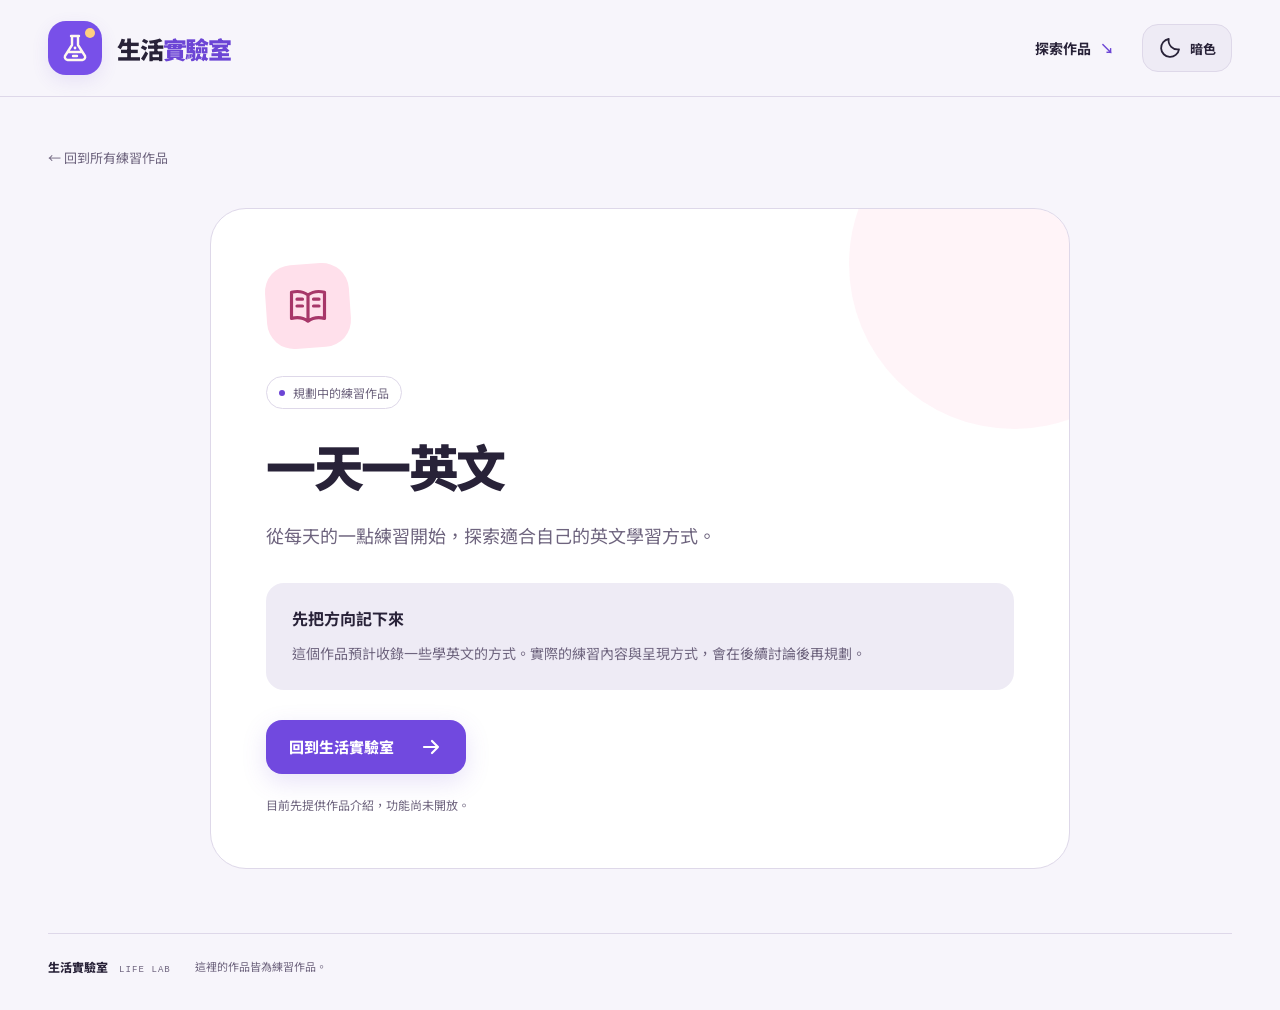
==== english/index.html @ f9f93bcc "Add Life Lab homepage and practice project entries" ====
<!doctype html>
<html lang="zh-Hant">
<head>
  <meta charset="utf-8" />
  <meta name="viewport" content="width=device-width, initial-scale=1" />
  <meta name="theme-color" content="#f7f5fb" data-light="#f7f5fb" data-dark="#15121f" />
  <meta name="description" content="一天一英文是生活實驗室規劃中的練習作品。從每天的一點練習開始，探索適合自己的英文學習方式。" />
  <title>一天一英文｜生活實驗室</title>
  <script src="../assets/theme.js"></script>
  <link rel="stylesheet" href="../assets/lab.css" />
</head>
<body>
  <a class="skip-link" href="#main">跳到主要內容</a>
  <header class="site-header">
    <div class="header-inner">
      <a class="brand" href="../" aria-label="生活實驗室首頁">
        <span class="brand-icon"><svg aria-hidden="true"><use href="../assets/icons.svg#flask" /></svg><i></i></span>
        <span>生活<span class="brand-accent">實驗室</span></span>
      </a>
      <nav class="header-actions" aria-label="網站導覽">
        <a class="explore-link" href="../#works">探索作品 <span aria-hidden="true">↘</span></a>
        <button class="theme-button" type="button" data-theme-toggle aria-label="切換至暗色模式" aria-pressed="false">
          <svg aria-hidden="true" data-theme-icon="moon"><use href="../assets/icons.svg#moon" /></svg>
          <svg aria-hidden="true" data-theme-icon="sun" hidden><use href="../assets/icons.svg#sun" /></svg>
          <span data-theme-label>暗色</span>
        </button>
      </nav>
    </div>
  </header>
  <main id="main" class="site-main project-main">
    <a class="breadcrumb" href="../#works">← 回到所有練習作品</a>
    <article class="project-intro english-card" aria-labelledby="project-title">
      <span class="work-icon"><svg aria-hidden="true"><use href="../assets/icons.svg#book" /></svg></span>
      <span class="project-status"><i aria-hidden="true"></i>規劃中的練習作品</span>
      <h1 id="project-title">一天一英文</h1>
      <p class="project-lead">從每天的一點練習開始，探索適合自己的英文學習方式。</p>
      <section class="direction-box" aria-labelledby="direction-title"><h2 id="direction-title">先把方向記下來</h2><p>這個作品預計收錄一些學英文的方式。實際的練習內容與呈現方式，會在後續討論後再規劃。</p></section>
      <a class="primary-link" href="../#works">回到生活實驗室 <svg aria-hidden="true"><use href="../assets/icons.svg#arrow" /></svg></a>
      <p class="project-footnote">目前先提供作品介紹，功能尚未開放。</p>
    </article>
  </main>
  <footer class="site-footer"><a href="../">生活實驗室 <span>LIFE LAB</span></a><p>這裡的作品皆為練習作品。</p></footer>
</body>
</html>
---- assets/lab.css ----
@import url('https://fonts.googleapis.com/css2?family=Noto+Sans+TC:wght@400;500;600;700;800;900&display=swap');

:root {
  color-scheme: light;
  --background: #f7f5fb;
  --header: #f7f5fb;
  --surface: #ffffff;
  --surface-soft: #eeebf5;
  --ink: #282238;
  --muted: #6e647e;
  --line: #ded8e9;
  --purple: #6c45d5;
  --purple-soft: #ede5ff;
  --button: #7149df;
  --hero-glow: rgba(249, 191, 143, .2);
  --green: #087c5d;
}
:root[data-theme="dark"] {
  color-scheme: dark;
  --background: #15121f;
  --header: #15121f;
  --surface: #2a243a;
  --surface-soft: #211c2d;
  --ink: #f8f5ff;
  --muted: #b5acc5;
  --line: #42394f;
  --purple: #ad8cff;
  --purple-soft: #2c233f;
  --button: #a17afa;
  --hero-glow: rgba(241, 173, 108, .13);
  --green: #71dfb7;
}
* { box-sizing: border-box; }
html { scroll-behavior: smooth; scroll-padding-top: 32px; }
body { margin: 0; background: var(--background); color: var(--ink); font-family: 'Noto Sans TC', system-ui, sans-serif; -webkit-font-smoothing: antialiased; }
a { color: inherit; text-decoration: none; }
button { font: inherit; cursor: pointer; }
button, a { -webkit-tap-highlight-color: transparent; }
svg { display: block; width: 24px; height: 24px; flex-shrink: 0; }
[hidden] { display: none !important; }
::selection { background: #b69aff; color: #21192e; }
:focus-visible { outline: 3px solid var(--purple); outline-offset: 6px; }
.skip-link { position: fixed; top: 10px; left: 12px; z-index: 20; padding: 12px 18px; border-radius: 12px; background: var(--surface); transform: translateY(-150%); }
.skip-link:focus { transform: translateY(0); }
.site-header { background: var(--header); border-bottom: 1px solid var(--line); }
.header-inner, .site-main, .site-footer { width: min(1240px, calc(100% - 96px)); margin: 0 auto; }
.header-inner { height: 96px; display: flex; align-items: center; justify-content: space-between; gap: 24px; }
.brand { display: flex; align-items: center; gap: 15px; font-size: 24px; font-weight: 900; letter-spacing: -.05em; white-space: nowrap; }
.brand-icon { position: relative; display: grid; place-items: center; width: 54px; height: 54px; border-radius: 18px; background: #7850e9; color: #fff8ee; box-shadow: 0 6px 18px #7048d51c; }
.brand-icon svg { width: 32px; height: 32px; }
.brand-icon i { position: absolute; width: 10px; height: 10px; top: 7px; right: 7px; border-radius: 50%; background: #ffd080; }
.brand-accent { color: var(--purple); }
.header-actions { display: flex; align-items: center; gap: 28px; }
.explore-link { font-size: 14px; font-weight: 700; }
.explore-link span { color: var(--purple); margin-left: 6px; }
.theme-button { display: flex; align-items: center; justify-content: center; gap: 8px; min-height: 48px; padding: 10px 15px; border: 1px solid var(--line); border-radius: 16px; background: var(--surface-soft); color: var(--ink); font-size: 13px; font-weight: 700; }
.theme-button:hover { border-color: var(--purple); }
.hero { position: relative; display: grid; grid-template-columns: 1fr 1fr; align-items: center; gap: 10px; padding: 76px 0 84px; }
.hero::before { content: ''; position: absolute; z-index: -1; inset: -30px -48px -40px; background: radial-gradient(ellipse at 26% 36%, var(--hero-glow), transparent 65%); pointer-events: none; }
.eyebrow { display: inline-flex; align-items: center; gap: 9px; padding: 9px 14px; border-radius: 99px; border: 1px solid var(--line); background: var(--purple-soft); color: var(--purple); font-size: 13px; font-weight: 800; }
.status-dot { display: inline-block; flex-shrink: 0; width: 7px; height: 7px; border-radius: 50%; background: var(--green); }
.eyebrow .status-dot { box-shadow: 0 0 0 4px #53cba01a; }
.hero h1 { margin: 26px 0 29px; font-size: clamp(45px, 4.75vw, 66px); line-height: 1.28; letter-spacing: -.055em; font-weight: 900; }
.headline-accent { position: relative; display: inline-block; color: var(--purple); }
.headline-accent::after { content: ''; position: absolute; left: 0; right: -3px; bottom: -9px; height: 6px; border-radius: 99px; background: #ff966e; transform: rotate(-2deg); }
.hero-description { margin: 0; color: var(--muted); font-size: 17px; line-height: 1.9; }
.mobile-break { display: none; }
.primary-link { display: inline-flex; align-items: center; gap: 25px; min-height: 54px; margin-top: 29px; padding: 14px 23px; border-radius: 16px; background: var(--button); color: #fff; font-size: 15px; font-weight: 800; box-shadow: 0 8px 24px #7754d52b; transition: transform .2s; }
:root[data-theme="dark"] .primary-link { color: #1d142e; }
.primary-link:hover { transform: translateY(-3px); }
.hero-meta { display: flex; align-items: center; gap: 15px; margin-top: 24px; color: var(--muted); font-size: 12px; }
.hero-meta > span { display: inline-flex; align-items: center; gap: 7px; }
.hero-meta b { color: var(--ink); font-size: 15px; font-weight: 800; }
.hero-meta .meta-divider { width: 1px; height: 14px; background: var(--line); }
.hero-visual { position: relative; min-width: 0; padding: 8px 0 30px; overflow: clip; }
.hero-visual::before { content: ''; position: absolute; inset: 12% 6% 8%; background: #b58dff15; border-radius: 50%; }
.hero-visual img { position: relative; display: block; width: 110%; max-width: none; height: auto; margin-left: -5%; filter: drop-shadow(0 24px 24px #44266e14); }
.visual-orbit { position: absolute; border: 1px dashed var(--line); border-radius: 50%; }
.orbit-one { inset: 12% 0 8%; transform: rotate(-18deg); }
.orbit-two { inset: 19% -1% 14%; transform: rotate(18deg); }
.visual-note { position: absolute; right: 9px; bottom: 13px; display: flex; align-items: center; gap: 10px; padding: 15px 21px; border: 1px solid var(--line); border-radius: 18px; background: var(--surface); font-size: 13px; font-weight: 800; box-shadow: 0 8px 28px #2113310a; transform: rotate(-3deg); }
.visual-note > span { font-size: 24px; color: #eea65b; }
.works { padding: 6px 0 0; }
.section-heading { display: flex; align-items: end; justify-content: space-between; gap: 24px; margin-bottom: 27px; }
.section-kicker { color: var(--purple); font: 700 11px ui-monospace, monospace; letter-spacing: .14em; }
.section-heading h2 { margin: 10px 0 0; font-size: 31px; font-weight: 900; letter-spacing: -.05em; }
.section-heading > p { margin: 0; color: var(--muted); font-size: 13px; line-height: 1.8; }
.works-grid { display: grid; grid-template-columns: repeat(3, minmax(0, 1fr)); gap: 22px; }
.work-card { --accent: #b9502c; --tint: #ffe4d5; position: relative; display: flex; flex-direction: column; min-height: 358px; overflow: hidden; padding: 28px; border: 1px solid var(--line); border-radius: 30px; background: var(--surface); transition: transform .2s, border-color .2s, box-shadow .2s; }
.work-card::before { content: ''; position: absolute; top: -67px; right: -42px; width: 200px; height: 200px; border-radius: 50%; background: var(--tint); opacity: .6; }
.work-card:hover { transform: translateY(-6px); border-color: var(--accent); box-shadow: 0 16px 35px #3723430d; }
.work-card:focus-visible { outline-offset: 5px; }
.investment-card { --accent: #087f68; --tint: #d9f3e9; }
.english-card { --accent: #a73769; --tint: #ffe0eb; }
:root[data-theme="dark"] .home-card { --accent: #ff9c75; --tint: #edc3b2; }
:root[data-theme="dark"] .investment-card { --accent: #6de1c2; --tint: #b9dfd1; }
:root[data-theme="dark"] .english-card { --accent: #ff96bd; --tint: #e8bed5; }
.card-top { position: relative; display: flex; justify-content: space-between; align-items: start; gap: 12px; }
.work-icon { display: grid; place-items: center; width: 65px; height: 65px; border-radius: 22px; background: var(--tint); color: var(--accent); transform: rotate(-4deg); }
.work-icon svg { width: 33px; height: 33px; transform: rotate(4deg); }
:root[data-theme="dark"] .home-card .work-icon { color: #be502e; }
:root[data-theme="dark"] .investment-card .work-icon { color: #0b806a; }
:root[data-theme="dark"] .english-card .work-icon { color: #ad386a; }
.topic-tag { border-radius: 99px; padding: 7px 11px; background: var(--surface); color: var(--accent); font-size: 11px; font-weight: 800; }
.card-content { position: relative; margin: 30px 0 28px; }
.work-number { color: var(--muted); font: 500 10px ui-monospace, monospace; letter-spacing: .09em; }
.card-content h3 { margin: 9px 0 13px; font-size: 26px; font-weight: 900; letter-spacing: -.045em; }
.card-content p { margin: 0; color: var(--muted); font-size: 13px; line-height: 1.9; }
.card-bottom { position: relative; display: flex; align-items: center; justify-content: space-between; gap: 8px; margin-top: auto; }
.card-link { display: inline-flex; align-items: center; gap: 7px; color: var(--accent); font-size: 12px; font-weight: 800; }
.card-link svg { width: 19px; height: 19px; transition: transform .2s; }
.work-card:hover .card-link svg { transform: translateX(3px); }
.work-status { display: inline-flex; align-items: center; gap: 5px; color: var(--green); font-size: 10px; white-space: nowrap; }
.work-status .status-dot { width: 5px; height: 5px; }
.work-status.planning { color: var(--muted); }
.practice-note { display: flex; align-items: center; gap: 16px; margin: 38px 0 54px; padding: 25px 28px; border: 1px dashed var(--line); border-radius: 20px; }
.practice-note > svg { width: 28px; height: 28px; color: var(--purple); }
.practice-note p { margin: 0; font-size: 13px; font-weight: 700; }
.practice-note p span { display: inline-block; margin-left: 15px; color: var(--muted); font-size: 12px; font-weight: 400; }
.note-spark { margin-left: auto; color: var(--purple); font-size: 27px; }
.site-footer { display: flex; align-items: center; gap: 24px; padding: 24px 0 35px; border-top: 1px solid var(--line); }
.site-footer > a:first-child { font-size: 12px; font-weight: 800; }
.site-footer > a:first-child span { margin-left: 8px; color: var(--muted); font: 500 9px ui-monospace, monospace; letter-spacing: .12em; }
.site-footer p { margin: 0; color: var(--muted); font-size: 11px; }
.back-top { margin-left: auto; padding: 10px 0 10px 10px; font-size: 11px; color: var(--muted); }
.project-main { padding-top: 42px; min-height: calc(100svh - 188px); }
.breadcrumb { display: inline-flex; align-items: center; gap: 8px; padding: 9px 0; color: var(--muted); font-size: 13px; }
.breadcrumb:hover { color: var(--purple); }
.project-intro { position: relative; overflow: hidden; max-width: 860px; margin: 32px auto 64px; padding: 55px; border: 1px solid var(--line); border-radius: 36px; background: var(--surface); }
.project-intro::before { content: ''; position: absolute; top: -110px; right: -110px; width: 330px; height: 330px; border-radius: 50%; background: var(--tint); opacity: .35; pointer-events: none; }
.project-intro .work-icon { width: 84px; height: 84px; border-radius: 27px; margin-bottom: 28px; }
.project-intro .work-icon svg { width: 44px; height: 44px; }
.project-intro > * { position: relative; }
.project-status { display: inline-flex; align-items: center; gap: 8px; border: 1px solid var(--line); border-radius: 99px; padding: 7px 12px; color: var(--muted); font-size: 12px; }
.project-status i { width: 6px; height: 6px; background: var(--purple); border-radius: 50%; }
.project-intro h1 { margin: 20px 0 14px; font-size: clamp(34px, 5vw, 50px); font-weight: 900; letter-spacing: -.05em; }
.project-lead { color: var(--muted); font-size: 18px; line-height: 1.8; }
.direction-box { padding: 23px 26px; margin-top: 32px; border-radius: 18px; background: var(--surface-soft); }
.direction-box h2 { margin: 0 0 10px; font-size: 16px; }
.direction-box p { margin: 0; color: var(--muted); font-size: 14px; line-height: 1.9; }
.project-intro .primary-link { margin-top: 30px; }
.project-footnote { margin: 22px 0 0; color: var(--muted); font-size: 12px; }

@media (max-width: 1100px) {
  .header-inner, .site-main, .site-footer { width: calc(100% - 64px); }
  .hero { padding-top: 58px; }
  .hero::before { left: -32px; right: -32px; }
  .work-card { padding: 23px; }
  .works-grid { gap: 16px; }
  .card-bottom { align-items: start; flex-direction: column; gap: 12px; }
  .hero-description { font-size: 15px; }
}
@media (max-width: 760px) {
  .header-inner, .site-main, .site-footer { width: calc(100% - 40px); }
  .header-inner { height: 80px; }
  .brand { font-size: 21px; gap: 11px; }
  .brand-icon { width: 46px; height: 46px; border-radius: 15px; }
  .brand-icon svg { width: 28px; height: 28px; }
  .header-actions { gap: 15px; }
  .theme-button { width: 46px; height: 46px; padding: 10px; }
  .theme-button [data-theme-label], .explore-link { display: none; }
  .hero { grid-template-columns: 1fr; gap: 18px; padding: 47px 0 52px; }
  .hero::before { inset: -20px -20px; }
  .hero h1 { font-size: clamp(42px, 8vw, 62px); margin-top: 25px; }
  .hero-description { font-size: 15px; }
  .mobile-break { display: block; }
  .hero-visual { width: min(100%, 460px); justify-self: center; padding-bottom: 25px; margin-top: 4px; }
  .hero-visual img { width: 100%; margin-left: 0; }
  .visual-note { bottom: 8px; right: 5px; font-size: 12px; padding: 11px 16px; }
  .section-heading { align-items: start; flex-direction: column; gap: 12px; margin-bottom: 24px; }
  .section-heading h2 { font-size: 28px; }
  .section-heading > p br { display: none; }
  .works-grid { grid-template-columns: 1fr; gap: 22px; }
  .work-card { padding: 28px; min-height: 342px; border-radius: 28px; }
  .work-card::before { top: -62px; right: -34px; width: 230px; height: 230px; }
  .work-icon { width: 68px; height: 68px; }
  .topic-tag { padding: 8px 12px; font-size: 12px; }
  .card-content { margin: 34px 0 30px; }
  .card-content h3 { font-size: 28px; }
  .card-content p { font-size: 14px; }
  .card-bottom { flex-direction: row; align-items: center; }
  .card-link { font-size: 13px; }
  .work-status { font-size: 11px; }
  .practice-note { margin: 28px 0 38px; padding: 21px; }
  .practice-note p span { display: block; margin: 6px 0 0; }
  .site-footer { flex-wrap: wrap; gap: 14px; padding-bottom: 25px; }
  .site-footer p { order: 3; flex-basis: 100%; }
  .project-main { padding-top: 22px; }
  .project-intro { margin: 20px 0 38px; padding: 30px 25px; border-radius: 28px; }
  .project-lead { font-size: 16px; }
  .direction-box { padding: 21px; }
}
@media (max-width: 380px) {
  .brand { font-size: 19px; }
  .hero h1 { font-size: 40px; }
  .mobile-break { display: block; }
  .work-card { padding: 24px; }
  .card-link { font-size: 12px; }
}
@media (prefers-reduced-motion: reduce) {
  html { scroll-behavior: auto; }
  *, *::before, *::after { transition: none !important; }
}
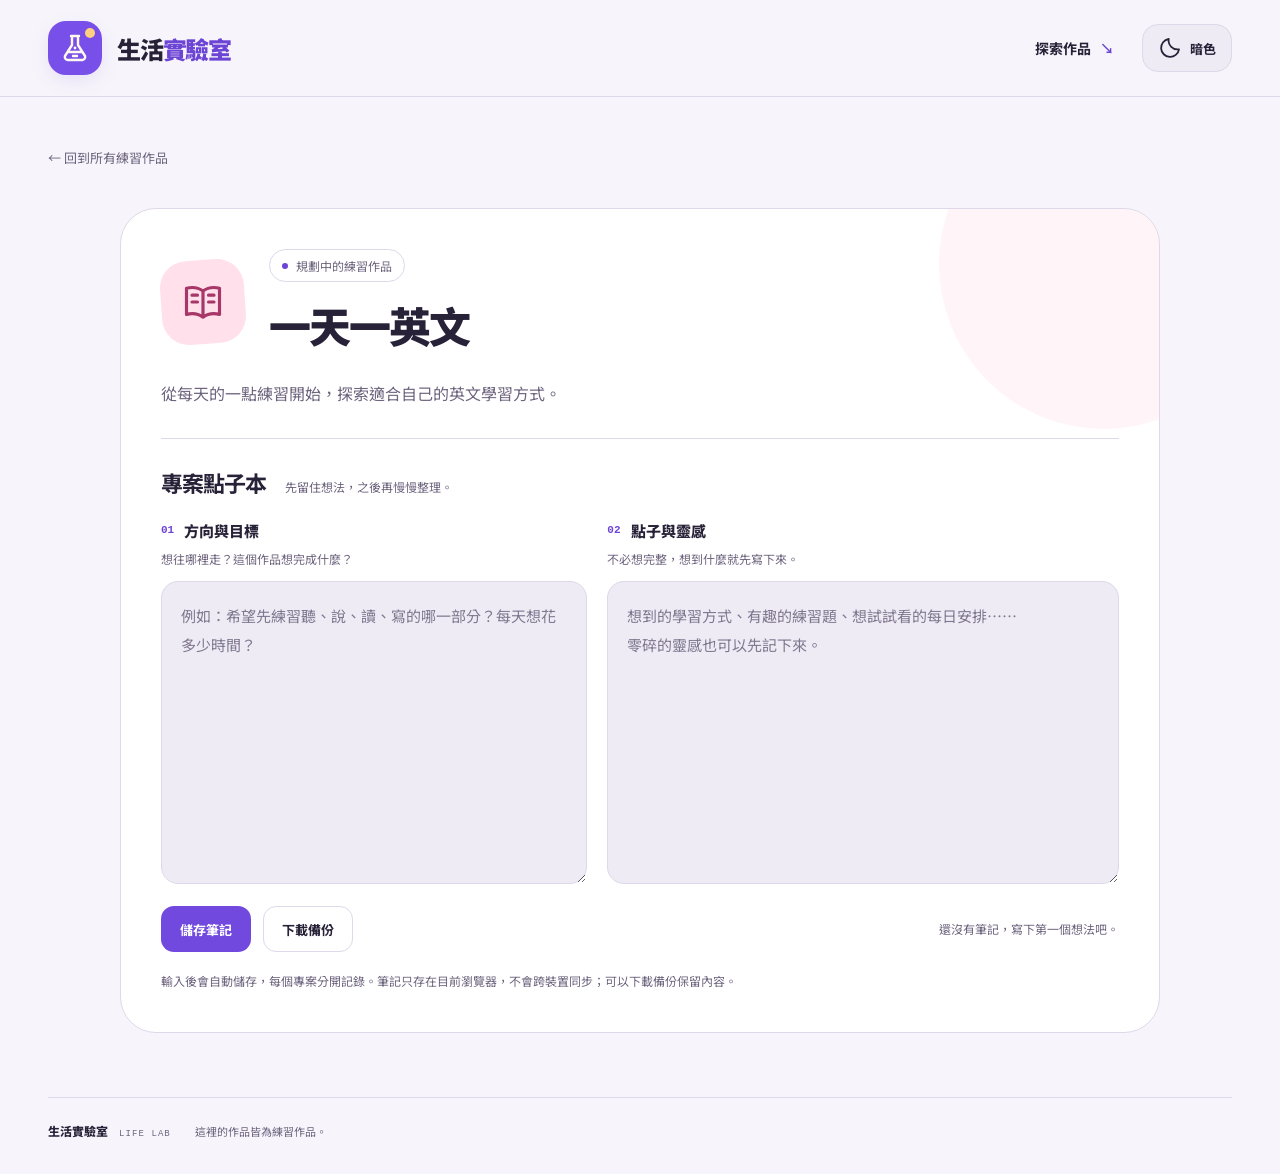
==== commit 453a3d8c: "Refine homepage with editorial layout and add project notebooks" ====
--- a/english/index.html
+++ b/english/index.html
@@ -4,9 +4,10 @@
   <meta charset="utf-8" />
   <meta name="viewport" content="width=device-width, initial-scale=1" />
   <meta name="theme-color" content="#f7f5fb" data-light="#f7f5fb" data-dark="#15121f" />
-  <meta name="description" content="一天一英文是生活實驗室規劃中的練習作品。從每天的一點練習開始，探索適合自己的英文學習方式。" />
-  <title>一天一英文｜生活實驗室</title>
+  <meta name="description" content="一天一英文的專案點子本。記下方向與靈感，慢慢整理成下一個生活練習作品。" />
+  <title>一天一英文・專案點子本｜生活實驗室</title>
   <script src="../assets/theme.js"></script>
+  <script type="module" src="../assets/planner.mjs"></script>
   <link rel="stylesheet" href="../assets/lab.css" />
 </head>
 <body>
@@ -29,14 +30,35 @@
   </header>
   <main id="main" class="site-main project-main">
     <a class="breadcrumb" href="../#works">← 回到所有練習作品</a>
-    <article class="project-intro english-card" aria-labelledby="project-title">
-      <span class="work-icon"><svg aria-hidden="true"><use href="../assets/icons.svg#book" /></svg></span>
-      <span class="project-status"><i aria-hidden="true"></i>規劃中的練習作品</span>
-      <h1 id="project-title">一天一英文</h1>
+    <article class="project-intro planner-intro english-card" aria-labelledby="project-title">
+      <div class="planner-top">
+        <span class="work-icon"><svg aria-hidden="true"><use href="../assets/icons.svg#book" /></svg></span>
+        <div class="planner-heading"><span class="project-status"><i aria-hidden="true"></i>規劃中的練習作品</span><h1 id="project-title">一天一英文</h1></div>
+      </div>
       <p class="project-lead">從每天的一點練習開始，探索適合自己的英文學習方式。</p>
-      <section class="direction-box" aria-labelledby="direction-title"><h2 id="direction-title">先把方向記下來</h2><p>這個作品預計收錄一些學英文的方式。實際的練習內容與呈現方式，會在後續討論後再規劃。</p></section>
-      <a class="primary-link" href="../#works">回到生活實驗室 <svg aria-hidden="true"><use href="../assets/icons.svg#arrow" /></svg></a>
-      <p class="project-footnote">目前先提供作品介紹，功能尚未開放。</p>
+      <form class="notebook" data-project="english" data-project-title="一天一英文" aria-labelledby="notebook-title">
+        <div class="notebook-heading"><h2 id="notebook-title">專案點子本</h2><p>先留住想法，之後再慢慢整理。</p></div>
+        <div class="notebook-fields">
+          <div class="notebook-field">
+            <label for="planDirection"><span class="field-index" aria-hidden="true">01</span>方向與目標</label>
+            <p class="field-hint" id="directionHint">想往哪裡走？這個作品想完成什麼？</p>
+            <textarea id="planDirection" name="direction" rows="9" aria-describedby="directionHint" placeholder="例如：希望先練習聽、說、讀、寫的哪一部分？每天想花多少時間？" disabled></textarea>
+          </div>
+          <div class="notebook-field">
+            <label for="planIdeas"><span class="field-index" aria-hidden="true">02</span>點子與靈感</label>
+            <p class="field-hint" id="ideasHint">不必想完整，想到什麼就先寫下來。</p>
+            <textarea id="planIdeas" name="ideas" rows="9" aria-describedby="ideasHint" placeholder="想到的學習方式、有趣的練習題、想試試看的每日安排……
+零碎的靈感也可以先記下來。" disabled></textarea>
+          </div>
+        </div>
+        <div class="notebook-toolbar">
+          <button class="note-button note-save" type="submit" disabled>儲存筆記</button>
+          <button class="note-button" type="button" id="downloadNotes" disabled>下載備份</button>
+          <p class="save-status" id="saveStatus" role="status" aria-live="polite">正在開啟點子本…</p>
+        </div>
+        <p class="notebook-storage">輸入後會自動儲存，每個專案分開記錄。筆記只存在目前瀏覽器，不會跨裝置同步；可以下載備份保留內容。</p>
+        <noscript><p class="notebook-noscript">請啟用 JavaScript，才能編輯與儲存點子筆記。</p></noscript>
+      </form>
     </article>
   </main>
   <footer class="site-footer"><a href="../">生活實驗室 <span>LIFE LAB</span></a><p>這裡的作品皆為練習作品。</p></footer>
--- a/assets/lab.css
+++ b/assets/lab.css
@@ -85,22 +85,25 @@
 .section-kicker { color: var(--purple); font: 700 11px ui-monospace, monospace; letter-spacing: .14em; }
 .section-heading h2 { margin: 10px 0 0; font-size: 31px; font-weight: 900; letter-spacing: -.05em; }
 .section-heading > p { margin: 0; color: var(--muted); font-size: 13px; line-height: 1.8; }
-.works-grid { display: grid; grid-template-columns: repeat(3, minmax(0, 1fr)); gap: 22px; }
+.works-grid { display: grid; grid-template-columns: repeat(2, minmax(0, 1fr)); gap: 22px; }
 .work-card { --accent: #b9502c; --tint: #ffe4d5; position: relative; display: flex; flex-direction: column; min-height: 358px; overflow: hidden; padding: 28px; border: 1px solid var(--line); border-radius: 30px; background: var(--surface); transition: transform .2s, border-color .2s, box-shadow .2s; }
 .work-card::before { content: ''; position: absolute; top: -67px; right: -42px; width: 200px; height: 200px; border-radius: 50%; background: var(--tint); opacity: .6; }
 .work-card:hover { transform: translateY(-6px); border-color: var(--accent); box-shadow: 0 16px 35px #3723430d; }
 .work-card:focus-visible { outline-offset: 5px; }
 .investment-card { --accent: #087f68; --tint: #d9f3e9; }
 .english-card { --accent: #a73769; --tint: #ffe0eb; }
+.reading-card { --accent: #946021; --tint: #fff0cd; }
 :root[data-theme="dark"] .home-card { --accent: #ff9c75; --tint: #edc3b2; }
 :root[data-theme="dark"] .investment-card { --accent: #6de1c2; --tint: #b9dfd1; }
 :root[data-theme="dark"] .english-card { --accent: #ff96bd; --tint: #e8bed5; }
+:root[data-theme="dark"] .reading-card { --accent: #f3c77e; --tint: #e9d3ac; }
 .card-top { position: relative; display: flex; justify-content: space-between; align-items: start; gap: 12px; }
 .work-icon { display: grid; place-items: center; width: 65px; height: 65px; border-radius: 22px; background: var(--tint); color: var(--accent); transform: rotate(-4deg); }
 .work-icon svg { width: 33px; height: 33px; transform: rotate(4deg); }
 :root[data-theme="dark"] .home-card .work-icon { color: #be502e; }
 :root[data-theme="dark"] .investment-card .work-icon { color: #0b806a; }
 :root[data-theme="dark"] .english-card .work-icon { color: #ad386a; }
+:root[data-theme="dark"] .reading-card .work-icon { color: #946021; }
 .topic-tag { border-radius: 99px; padding: 7px 11px; background: var(--surface); color: var(--accent); font-size: 11px; font-weight: 800; }
 .card-content { position: relative; margin: 30px 0 28px; }
 .work-number { color: var(--muted); font: 500 10px ui-monospace, monospace; letter-spacing: .09em; }
@@ -135,11 +138,36 @@
 .project-status i { width: 6px; height: 6px; background: var(--purple); border-radius: 50%; }
 .project-intro h1 { margin: 20px 0 14px; font-size: clamp(34px, 5vw, 50px); font-weight: 900; letter-spacing: -.05em; }
 .project-lead { color: var(--muted); font-size: 18px; line-height: 1.8; }
-.direction-box { padding: 23px 26px; margin-top: 32px; border-radius: 18px; background: var(--surface-soft); }
-.direction-box h2 { margin: 0 0 10px; font-size: 16px; }
-.direction-box p { margin: 0; color: var(--muted); font-size: 14px; line-height: 1.9; }
-.project-intro .primary-link { margin-top: 30px; }
-.project-footnote { margin: 22px 0 0; color: var(--muted); font-size: 12px; }
+.planner-intro { max-width: 1040px; padding: 40px; }
+.planner-top { display: flex; align-items: center; gap: 24px; }
+.planner-top .work-icon { margin: 0; flex-shrink: 0; }
+.planner-top h1 { margin: 12px 0 0; font-size: clamp(30px, 4vw, 42px); }
+.planner-intro .project-lead { margin: 24px 0 30px; font-size: 16px; }
+.planner-heading { min-width: 0; }
+.notebook { border-top: 1px solid var(--line); padding-top: 27px; }
+.notebook-heading { display: flex; flex-wrap: wrap; align-items: baseline; gap: 8px 18px; margin-bottom: 22px; }
+.notebook-heading h2 { margin: 0; font-size: 22px; letter-spacing: -.04em; }
+.notebook-heading p { margin: 0; font-size: 12px; color: var(--muted); }
+.notebook-fields { display: grid; grid-template-columns: 1fr 1.2fr; gap: 20px; }
+.notebook-field { min-width: 0; display: flex; flex-direction: column; gap: 8px; }
+.notebook-field label { display: flex; align-items: center; gap: 10px; font-size: 15px; font-weight: 800; }
+.field-index { font: 600 11px ui-monospace, monospace; color: var(--purple); }
+.field-hint { margin: 0 0 4px; color: var(--muted); font-size: 12px; line-height: 1.7; }
+.notebook textarea { width: 100%; min-height: 280px; padding: 19px; border: 1px solid var(--line); border-radius: 17px; background: var(--surface-soft); color: var(--ink); font: 400 15px/1.95 'Noto Sans TC', system-ui, sans-serif; resize: vertical; }
+.notebook textarea::placeholder { color: var(--muted); opacity: .85; }
+.notebook textarea:focus { outline: 2px solid var(--purple); outline-offset: 2px; }
+.notebook textarea[readonly] { opacity: .7; }
+.notebook-toolbar { display: flex; align-items: center; flex-wrap: wrap; gap: 12px; margin-top: 22px; }
+.note-button { display: inline-flex; align-items: center; justify-content: center; min-height: 46px; padding: 11px 18px; border: 1px solid var(--line); border-radius: 13px; background: var(--surface); color: var(--ink); font-size: 13px; font-weight: 700; }
+.note-button:hover { border-color: var(--purple); }
+.note-save { background: var(--button); border-color: transparent; color: #fff; }
+:root[data-theme="dark"] .note-save { color: #1d142e; }
+.note-button:disabled { cursor: default; opacity: .5; }
+.save-status { margin: 0 0 0 auto; color: var(--muted); font-size: 12px; line-height: 1.7; }
+.save-status[data-state="saved"] { color: var(--green); }
+.save-status[data-state="error"] { color: var(--ink); font-weight: 700; }
+.notebook-storage { margin: 18px 0 0; color: var(--muted); font-size: 12px; line-height: 1.8; }
+.notebook-noscript { padding: 14px; border-radius: 12px; background: var(--surface-soft); line-height: 1.8; }
 
 @media (max-width: 1100px) {
   .header-inner, .site-main, .site-footer { width: calc(100% - 64px); }
@@ -188,7 +216,16 @@
   .project-main { padding-top: 22px; }
   .project-intro { margin: 20px 0 38px; padding: 30px 25px; border-radius: 28px; }
   .project-lead { font-size: 16px; }
-  .direction-box { padding: 21px; }
+  .planner-intro { padding: 26px 21px; }
+  .planner-top { gap: 16px; align-items: start; }
+  .planner-top .work-icon { width: 58px; height: 58px; border-radius: 19px; margin-top: 4px; }
+  .planner-top .work-icon svg { width: 32px; height: 32px; }
+  .planner-top h1 { font-size: 29px; }
+  .planner-top .project-status { font-size: 10px; padding: 6px 9px; }
+  .planner-intro .project-lead { font-size: 14px; margin: 22px 0 25px; }
+  .notebook-fields { grid-template-columns: 1fr; gap: 25px; }
+  .notebook textarea { min-height: 220px; font-size: 16px; padding: 16px; }
+  .save-status { flex-basis: 100%; margin: 2px 0 0; }
 }
 @media (max-width: 380px) {
   .brand { font-size: 19px; }
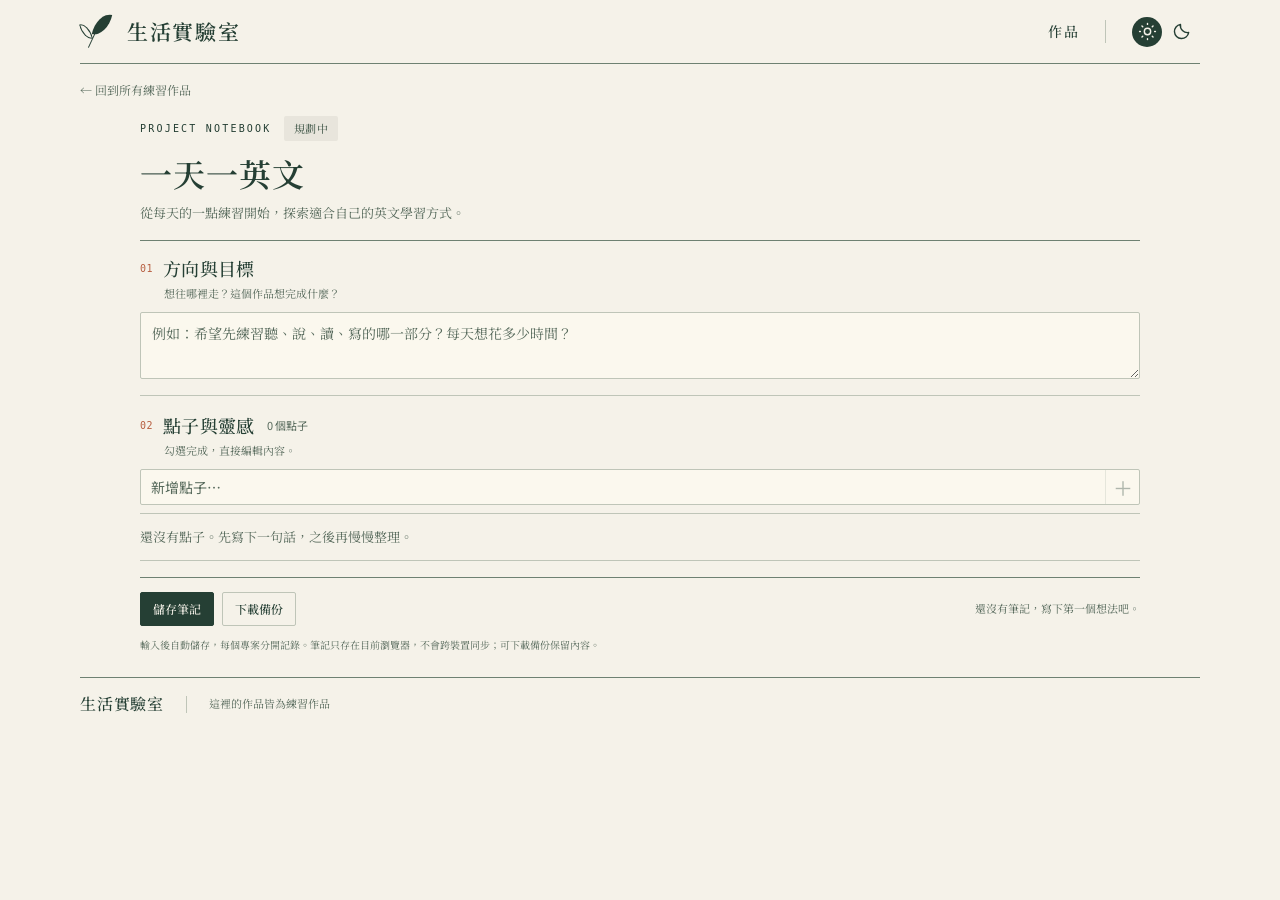
==== commit 5d083787: "Unify project notebooks and add compact checkbox ideas" ====
--- a/english/index.html
+++ b/english/index.html
@@ -3,64 +3,61 @@
 <head>
   <meta charset="utf-8" />
   <meta name="viewport" content="width=device-width, initial-scale=1" />
-  <meta name="theme-color" content="#f7f5fb" data-light="#f7f5fb" data-dark="#15121f" />
-  <meta name="description" content="一天一英文的專案點子本。記下方向與靈感，慢慢整理成下一個生活練習作品。" />
+  <meta name="theme-color" content="#f5f2e9" data-light="#f5f2e9" data-dark="#1c241f" />
+  <meta name="description" content="一天一英文的專案點子本。記下方向與靈感，將零碎想法慢慢整理成作品。" />
   <title>一天一英文・專案點子本｜生活實驗室</title>
   <script src="../assets/theme.js"></script>
   <script type="module" src="../assets/planner.mjs"></script>
-  <link rel="stylesheet" href="../assets/lab.css" />
+  <link rel="stylesheet" href="../assets/journal.css" />
 </head>
 <body>
   <a class="skip-link" href="#main">跳到主要內容</a>
   <header class="site-header">
     <div class="header-inner">
       <a class="brand" href="../" aria-label="生活實驗室首頁">
-        <span class="brand-icon"><svg aria-hidden="true"><use href="../assets/icons.svg#flask" /></svg><i></i></span>
-        <span>生活<span class="brand-accent">實驗室</span></span>
+        <span class="leaf-mark" aria-hidden="true"><i></i><i></i><i></i></span>
+        <span>生活實驗室</span>
       </a>
       <nav class="header-actions" aria-label="網站導覽">
-        <a class="explore-link" href="../#works">探索作品 <span aria-hidden="true">↘</span></a>
+        <a class="explore-link" href="../#works">作品</a>
+        <span class="nav-divider" aria-hidden="true"></span>
         <button class="theme-button" type="button" data-theme-toggle aria-label="切換至暗色模式" aria-pressed="false">
-          <svg aria-hidden="true" data-theme-icon="moon"><use href="../assets/icons.svg#moon" /></svg>
-          <svg aria-hidden="true" data-theme-icon="sun" hidden><use href="../assets/icons.svg#sun" /></svg>
-          <span data-theme-label>暗色</span>
+          <span class="mode-icon mode-light"><svg aria-hidden="true"><use href="../assets/icons.svg#sun" /></svg></span>
+          <span class="mode-icon mode-dark"><svg aria-hidden="true"><use href="../assets/icons.svg#moon" /></svg></span>
+          <span class="sr-only" data-theme-label>暗色</span>
         </button>
       </nav>
     </div>
   </header>
-  <main id="main" class="site-main project-main">
+  <main id="main" class="site-main notebook-main">
     <a class="breadcrumb" href="../#works">← 回到所有練習作品</a>
-    <article class="project-intro planner-intro english-card" aria-labelledby="project-title">
-      <div class="planner-top">
-        <span class="work-icon"><svg aria-hidden="true"><use href="../assets/icons.svg#book" /></svg></span>
-        <div class="planner-heading"><span class="project-status"><i aria-hidden="true"></i>規劃中的練習作品</span><h1 id="project-title">一天一英文</h1></div>
-      </div>
-      <p class="project-lead">從每天的一點練習開始，探索適合自己的英文學習方式。</p>
+    <article class="project-notebook" aria-labelledby="project-title">
+      <header class="notebook-intro">
+        <div class="notebook-meta"><p class="section-kicker">PROJECT NOTEBOOK</p><span class="work-status">規劃中</span></div>
+        <h1 id="project-title">一天一英文</h1>
+        <p class="notebook-lead">從每天的一點練習開始，探索適合自己的英文學習方式。</p>
+
+      </header>
       <form class="notebook" data-project="english" data-project-title="一天一英文" aria-labelledby="notebook-title">
-        <div class="notebook-heading"><h2 id="notebook-title">專案點子本</h2><p>先留住想法，之後再慢慢整理。</p></div>
-        <div class="notebook-fields">
-          <div class="notebook-field">
-            <label for="planDirection"><span class="field-index" aria-hidden="true">01</span>方向與目標</label>
-            <p class="field-hint" id="directionHint">想往哪裡走？這個作品想完成什麼？</p>
-            <textarea id="planDirection" name="direction" rows="9" aria-describedby="directionHint" placeholder="例如：希望先練習聽、說、讀、寫的哪一部分？每天想花多少時間？" disabled></textarea>
-          </div>
-          <div class="notebook-field">
-            <label for="planIdeas"><span class="field-index" aria-hidden="true">02</span>點子與靈感</label>
-            <p class="field-hint" id="ideasHint">不必想完整，想到什麼就先寫下來。</p>
-            <textarea id="planIdeas" name="ideas" rows="9" aria-describedby="ideasHint" placeholder="想到的學習方式、有趣的練習題、想試試看的每日安排……
-零碎的靈感也可以先記下來。" disabled></textarea>
-          </div>
-        </div>
-        <div class="notebook-toolbar">
-          <button class="note-button note-save" type="submit" disabled>儲存筆記</button>
-          <button class="note-button" type="button" id="downloadNotes" disabled>下載備份</button>
-          <p class="save-status" id="saveStatus" role="status" aria-live="polite">正在開啟點子本…</p>
-        </div>
-        <p class="notebook-storage">輸入後會自動儲存，每個專案分開記錄。筆記只存在目前瀏覽器，不會跨裝置同步；可以下載備份保留內容。</p>
-        <noscript><p class="notebook-noscript">請啟用 JavaScript，才能編輯與儲存點子筆記。</p></noscript>
+        <h2 id="notebook-title" class="sr-only">專案點子本</h2>
+        <section class="direction-section" aria-labelledby="direction-title">
+          <div class="notebook-section-heading"><h2 id="direction-title"><span class="field-index" aria-hidden="true">01</span><label for="planDirection">方向與目標</label></h2><p id="directionHint">想往哪裡走？這個作品想完成什麼？</p></div>
+          <textarea id="planDirection" name="direction" rows="2" aria-describedby="directionHint" placeholder="例如：希望先練習聽、說、讀、寫的哪一部分？每天想花多少時間？" disabled></textarea>
+        </section>
+        <section class="ideas-section" aria-labelledby="ideas-title">
+          <div class="notebook-section-heading"><div class="ideas-title-line"><h2 id="ideas-title"><span class="field-index" aria-hidden="true">02</span>點子與靈感</h2><span id="ideaCount" class="idea-count" aria-live="polite">0 個點子</span></div><p>勾選完成，直接編輯內容。</p></div>
+          <p class="migration-note" id="migrationNote" hidden>既有文字已依換行整理成條列，舊版原始筆記仍保留。</p>
+          <div class="idea-composer"><label class="sr-only" for="newIdea">新增點子</label><input id="newIdea" name="newIdea" type="text" placeholder="新增點子…" autocomplete="off" disabled /><button class="add-idea" type="button" id="addIdea" aria-label="新增點子" title="新增點子" disabled><span aria-hidden="true">＋</span></button></div>
+          <ul class="idea-list" id="ideaList" aria-label="點子與靈感清單"></ul>
+          <p class="idea-empty" id="ideaEmpty">還沒有點子。先寫下一句話，之後再慢慢整理。</p>
+          <div id="ideaUndo" class="idea-undo" hidden><span>已刪除一則點子。</span><button type="button" id="undoDelete">復原</button></div>
+        </section>
+        <div class="notebook-toolbar"><button class="note-button note-save" type="submit" disabled>儲存筆記</button><button class="note-button" type="button" id="downloadNotes" disabled>下載備份</button><p class="save-status" id="saveStatus" role="status" aria-live="polite">正在開啟點子本…</p></div>
+        <p class="notebook-storage">輸入後自動儲存，每個專案分開記錄。筆記只存在目前瀏覽器，不會跨裝置同步；可下載備份保留內容。</p>
+        <noscript><p>請啟用 JavaScript，才能編輯與儲存筆記。</p></noscript>
       </form>
     </article>
   </main>
-  <footer class="site-footer"><a href="../">生活實驗室 <span>LIFE LAB</span></a><p>這裡的作品皆為練習作品。</p></footer>
+  <footer class="site-footer"><a href="../">生活實驗室</a><span class="footer-divider" aria-hidden="true"></span><p>這裡的作品皆為練習作品</p></footer>
 </body>
 </html>
--- a/assets/journal.css
+++ b/assets/journal.css
@@ -0,0 +1,243 @@
+@import url('https://fonts.googleapis.com/css2?family=Noto+Sans+TC:wght@400;500;600&family=Noto+Serif+TC:wght@400;500;600;700&display=swap');
+
+:root {
+  color-scheme: light;
+  --paper: #f5f2e9;
+  --ink: #253f34;
+  --muted: #56695b;
+  --rule: #bfc5b8;
+  --strong-rule: #6e8172;
+  --accent: #b75e40;
+  --hover: #ecebe1;
+  --badge: #e8e5dc;
+  --available: #f2d3c0;
+  --available-ink: #88472f;
+  --art-page: #fbf8ee;
+  --art-shadow: #d7ddc9;
+  --art-slip: #edcbb5;
+  --art-sun: #afb58c;
+  --serif: 'Noto Serif TC', 'Songti TC', 'PMingLiU', serif;
+}
+:root[data-theme="dark"] {
+  color-scheme: dark;
+  --paper: #1c241f;
+  --ink: #e3e7da;
+  --muted: #acb9ab;
+  --rule: #47574a;
+  --strong-rule: #7d927c;
+  --accent: #e5a083;
+  --hover: #242f26;
+  --badge: #344035;
+  --available: #564135;
+  --available-ink: #f3bd9c;
+  --art-page: #303f32;
+  --art-shadow: #58654a;
+  --art-slip: #795744;
+  --art-sun: #9da577;
+}
+* { box-sizing: border-box; }
+html { scroll-behavior: smooth; scroll-padding-top: 24px; }
+body { margin: 0; background: var(--paper); color: var(--ink); font-family: 'Noto Sans TC', system-ui, sans-serif; -webkit-font-smoothing: antialiased; }
+a { color: inherit; text-decoration: none; }
+button { font: inherit; cursor: pointer; }
+svg { width: 22px; height: 22px; display: block; }
+[hidden] { display: none !important; }
+::selection { background: var(--available); color: var(--ink); }
+:focus-visible { outline: 2px solid var(--accent); outline-offset: 5px; }
+.sr-only { position: absolute; width: 1px; height: 1px; margin: -1px; padding: 0; overflow: hidden; clip-path: inset(50%); white-space: nowrap; border: 0; }
+.skip-link { position: fixed; z-index: 10; left: 12px; top: 10px; padding: 10px 18px; background: var(--paper); border: 1px solid var(--ink); transform: translateY(-160%); }
+.skip-link:focus { transform: translateY(0); }
+.site-header, .site-main, .site-footer { width: min(1120px, calc(100% - 96px)); margin-inline: auto; }
+.header-inner { height: 64px; display: flex; justify-content: space-between; align-items: center; gap: 20px; border-bottom: 1px solid var(--strong-rule); }
+.brand { display: inline-flex; align-items: center; gap: 16px; font: 600 21px/1.5 var(--serif); letter-spacing: .08em; white-space: nowrap; }
+.leaf-mark { position: relative; display: block; width: 31px; height: 37px; flex-shrink: 0; }
+.leaf-mark i { position: absolute; display: block; }
+.leaf-mark i:first-child { left: 14px; top: 7px; width: 1px; height: 29px; background: var(--ink); transform: rotate(25deg); }
+.leaf-mark i:nth-child(2) { left: 14px; top: 0; width: 16px; height: 23px; border-radius: 100% 0 100% 0; background: var(--ink); transform: rotate(12deg); }
+.leaf-mark i:nth-child(3) { left: 1px; top: 10px; width: 10px; height: 17px; border: 1px solid var(--ink); border-radius: 0 100% 0 100%; transform: rotate(-15deg); }
+.header-actions { display: flex; align-items: center; gap: 22px; }
+.explore-link { padding: 10px 4px; font: 500 14px/1.5 var(--serif); letter-spacing: .1em; }
+.explore-link:hover { color: var(--accent); }
+.nav-divider { width: 1px; height: 23px; background: var(--rule); }
+.theme-button { display: inline-flex; gap: 4px; align-items: center; justify-content: center; min-height: 44px; padding: 4px; color: var(--ink); background: transparent; border: 0; border-radius: 30px; }
+.mode-icon { display: grid; place-items: center; width: 30px; height: 30px; border-radius: 50%; }
+.mode-icon svg { width: 19px; height: 19px; }
+.mode-light { color: var(--paper); background: var(--ink); }
+:root[data-theme="dark"] .mode-light { color: var(--ink); background: transparent; }
+:root[data-theme="dark"] .mode-dark { color: var(--paper); background: var(--ink); }
+/* A compact editorial introduction keeps the project tools close at hand. */
+.hero { position: relative; display: grid; grid-template-columns: minmax(0, 1fr) 220px; align-items: center; gap: 20px; min-height: 210px; padding: 16px 0; border-bottom: 1px solid var(--strong-rule); }
+.eyebrow { margin: 0 0 8px; color: var(--muted); font: 400 9px/1.5 ui-monospace, monospace; letter-spacing: .28em; }
+.hero h1 { margin: 0; font: 600 clamp(28px, 3vw, 38px)/1.45 var(--serif); letter-spacing: .01em; }
+.title-rule { display: block; width: 40px; height: 3px; margin-top: 9px; background: var(--accent); }
+.hero-description { margin: 9px 0 0; font: 400 16px/1.8 var(--serif); letter-spacing: .04em; }
+/* The illustration uses only CSS shapes: paper slips, an open notebook, a pencil and a sprout. */
+.css-illustration { width: 220px; height: 158px; position: relative; justify-self: end; }
+.illustration-scene { position: absolute; inset: 0; width: 240px; height: 172px; transform: scale(.9167); transform-origin: top left; }
+.paper-slip { position: absolute; display: block; width: 79px; height: 63px; top: 17px; }
+.slip-back { left: 54px; transform: rotate(9deg); background: var(--art-slip); }
+.slip-front { left: 26px; transform: rotate(-15deg); border: 1px solid var(--ink); background: var(--art-page); }
+.slip-front::after { content: ''; position: absolute; inset: 13px 10px; background: repeating-linear-gradient(to bottom, transparent 0 8px, var(--rule) 8px 9px); }
+.little-sun { position: absolute; top: 11px; left: 161px; width: 23px; height: 23px; border-radius: 50%; background: var(--art-sun); }
+.sprout { position: absolute; top: 15px; right: 14px; height: 44px; width: 1px; background: var(--ink); transform: rotate(8deg); }
+.sprout i { position: absolute; width: 13px; height: 22px; background: var(--ink); }
+.sprout i:first-child { left: 0; top: -4px; border-radius: 100% 0 100% 0; transform: rotate(10deg); transform-origin: bottom left; }
+.sprout i:last-child { right: 1px; top: 6px; width: 10px; height: 17px; border-radius: 0 100% 0 100%; transform: rotate(-6deg); transform-origin: bottom right; }
+.open-notebook { position: absolute; width: 166px; height: 95px; left: 48px; top: 58px; transform: rotate(-10deg); }
+.notebook-page { position: absolute; top: 0; width: 83px; height: 90px; background: var(--art-page); border: 1px solid var(--ink); box-shadow: 0 3px 0 var(--art-shadow), 0 5px 0 var(--ink); }
+.page-left { left: 0; border-radius: 7px 13px 1px 3px; transform: skewY(6deg); }
+.page-right { right: 0; border-radius: 13px 7px 3px 1px; transform: skewY(-6deg); }
+.notebook-page::after { content: ''; position: absolute; top: 17px; bottom: 10px; left: 11px; right: 11px; background: repeating-linear-gradient(to bottom, transparent 0 12px, var(--rule) 12px 13px); }
+.pencil { position: absolute; width: 129px; height: 9px; top: 121px; left: 119px; border-radius: 0 4px 4px 0; background: var(--accent); transform: rotate(-35deg); }
+.pencil::before { content: ''; position: absolute; top: 0; left: -15px; border-top: 4.5px solid transparent; border-bottom: 4.5px solid transparent; border-right: 15px solid var(--art-slip); }
+.pencil::after { content: ''; position: absolute; left: -16px; top: 3px; border-top: 1.5px solid transparent; border-bottom: 1.5px solid transparent; border-right: 5px solid var(--ink); }
+.pencil i { position: absolute; right: 8px; top: 0; height: 9px; width: 3px; border-inline: 1px solid var(--art-page); }
+.section-heading { display: flex; align-items: end; justify-content: space-between; gap: 24px; padding: 16px 0 14px; }
+.section-kicker { margin: 0; font: 500 10px/1.5 ui-monospace, monospace; letter-spacing: .22em; }
+.section-heading h2 { margin: 5px 0 0; font: 500 23px/1.6 var(--serif); letter-spacing: .04em; }
+.section-description { margin: 0; color: var(--muted); font: 400 13px/1.9 var(--serif); letter-spacing: .04em; }
+.works-grid { display: grid; grid-template-columns: repeat(2, minmax(0, 1fr)); border-top: 1px solid var(--rule); }
+.work-card { display: grid; position: relative; min-width: 0; transition: background-color .18s; }
+.work-card:nth-child(even) { border-left: 1px solid var(--rule); }
+.project-entry-link { display: block; min-width: 0; padding: 14px 58px 14px 0; }
+.work-card:nth-child(even) .project-entry-link { padding-left: 24px; padding-right: 46px; }
+.project-notes-link { position: absolute; top: 33px; right: 18px; display: grid; place-items: center; width: 44px; height: 44px; color: var(--muted); border: 1px solid transparent; border-radius: 3px; }
+.work-card:nth-child(even) .project-notes-link { right: 0; }
+.project-notes-link svg { width: 20px; height: 20px; }
+.project-notes-link:hover { color: var(--accent); border-color: var(--rule); background: var(--paper); }
+.work-card:nth-child(n+3) { border-top: 1px solid var(--rule); }
+.work-card:hover { background: var(--hover); }
+.project-entry-link:focus-visible { outline-offset: -3px; }
+.work-number { display: flex; align-items: center; gap: 20px; margin-bottom: 8px; font: 400 11px/1.5 ui-monospace, monospace; letter-spacing: .05em; }
+.work-number::after { content: ''; display: block; width: 22px; height: 1px; background: var(--accent); }
+.work-title-row { display: flex; align-items: center; flex-wrap: wrap; gap: 12px 18px; }
+.work-title-row h3 { margin: 0; font: 500 23px/1.5 var(--serif); letter-spacing: .02em; }
+.work-status { display: inline-block; padding: 4px 10px; border-radius: 2px; background: var(--badge); color: var(--muted); font: 500 11px/1.5 var(--serif); letter-spacing: .05em; }
+.work-status.available { background: var(--available); color: var(--available-ink); }
+.work-description { margin: 6px 0 9px; color: var(--muted); font: 400 14px/1.7 var(--serif); letter-spacing: .02em; }
+.card-link { display: inline-flex; gap: 14px; align-items: center; min-height: 28px; font: 500 14px/1.5 var(--serif); letter-spacing: .04em; }
+.card-link > span { text-decoration: underline; text-decoration-color: var(--rule); text-underline-offset: 5px; text-decoration-thickness: 1px; }
+.card-link svg { width: 22px; height: 22px; color: var(--accent); transition: transform .18s; }
+.work-card:hover .card-link svg { transform: translateX(3px); }
+.site-footer { display: flex; align-items: center; gap: 22px; padding: 14px 0 18px; border-top: 1px solid var(--strong-rule); }
+.site-footer > a:first-child { font: 500 16px/1.5 var(--serif); letter-spacing: .05em; }
+.footer-divider { width: 1px; height: 17px; background: var(--rule); }
+.site-footer p { margin: 0; color: var(--muted); font: 400 11px/1.8 var(--serif); }
+.back-top { margin-left: auto; padding: 10px 0; color: var(--muted); font-size: 10px; }
+/* Compact notebook tools share the homepage's paper, ink and fine rules. */
+.notebook-main { padding-top: 12px; }
+.breadcrumb { display: inline-block; padding: 4px 0; color: var(--muted); font: 400 12px/1.7 var(--serif); }
+.breadcrumb:hover, .return-project:hover { color: var(--accent); }
+.project-notebook { max-width: 1000px; margin: 12px auto 24px; }
+.notebook-intro { border-bottom: 1px solid var(--strong-rule); padding-bottom: 16px; }
+.notebook-meta { display: flex; align-items: center; gap: 12px; }
+.notebook-intro h1 { margin: 10px 0 6px; font: 600 clamp(26px, 3vw, 32px)/1.4 var(--serif); letter-spacing: .03em; }
+.notebook-lead { margin: 0; color: var(--muted); font: 400 13px/1.7 var(--serif); }
+.return-project { display: inline-block; margin-top: 8px; font: 400 12px/1.7 var(--serif); text-decoration: underline; text-underline-offset: 4px; }
+.direction-section { padding: 14px 0 16px; border-bottom: 1px solid var(--rule); }
+.ideas-section { padding-top: 16px; }
+.notebook-section-heading { margin-bottom: 10px; }
+.notebook-section-heading h2 { display: flex; align-items: center; gap: 10px; margin: 0; font: 500 18px/1.5 var(--serif); letter-spacing: .02em; }
+.field-index { color: var(--accent); font: 400 10px/1.5 ui-monospace, monospace; letter-spacing: .04em; }
+.notebook-section-heading p { margin: 3px 0 0 24px; color: var(--muted); font: 400 11px/1.6 var(--serif); }
+.ideas-title-line { display: flex; align-items: center; gap: 12px; }
+.ideas-title-line h2 { flex-shrink: 0; }
+.idea-count { color: var(--muted); font: 400 11px/1.5 'Noto Sans TC', system-ui, sans-serif; white-space: nowrap; }
+.notebook textarea { display: block; width: 100%; min-width: 0; padding: 9px 11px; border: 1px solid var(--rule); border-radius: 2px; background: var(--art-page); color: var(--ink); font: 400 14px/1.65 var(--serif); resize: vertical; }
+.notebook textarea::placeholder { color: var(--muted); opacity: 1; }
+.notebook textarea:focus { outline: 1px solid var(--accent); outline-offset: 1px; }
+.notebook textarea[readonly] { opacity: .75; }
+.idea-composer { display: grid; grid-template-columns: minmax(0, 1fr) 34px; align-items: stretch; border: 1px solid var(--rule); border-radius: 2px; background: var(--art-page); margin-bottom: 8px; }
+.idea-composer:focus-within { outline: 1px solid var(--accent); outline-offset: 1px; }
+.idea-composer input { min-width: 0; width: 100%; height: 34px; padding: 6px 10px; border: 0; outline: 0; background: transparent; color: var(--ink); font: 400 14px/1.5 'Noto Sans TC', system-ui, sans-serif; }
+.idea-composer input::placeholder { color: var(--muted); opacity: 1; }
+.add-idea { display: grid; place-items: center; border: 0; border-left: 1px solid var(--rule); background: transparent; color: var(--ink); font-size: 20px; padding: 0; }
+.add-idea:hover:not(:disabled) { color: var(--accent); background: var(--hover); }
+.add-idea:disabled { opacity: .35; cursor: default; }
+.idea-list { list-style: none; padding: 0; margin: 0; }
+.idea-row { display: grid; grid-template-columns: 26px minmax(0, 1fr) 30px; gap: 4px; align-items: start; padding: 3px 0; min-height: 38px; border-top: 1px solid var(--rule); }
+.idea-row:last-child { border-bottom: 1px solid var(--rule); }
+.idea-check { display: grid; place-items: center; width: 26px; height: 32px; cursor: pointer; }
+.idea-checkbox { appearance: auto; width: 16px; height: 16px; margin: 0; accent-color: var(--ink); cursor: pointer; }
+.notebook .idea-text { min-height: 32px; padding: 4px 5px; border-color: transparent; background: transparent; font: 400 14px/1.6 'Noto Sans TC', system-ui, sans-serif; resize: none; overflow: hidden; }
+.notebook .idea-text:hover { border-color: var(--rule); }
+.idea-row.is-complete .idea-text { color: var(--muted); text-decoration: line-through; }
+.idea-tool { display: grid; place-items: center; width: 30px; height: 32px; border: 1px solid transparent; background: transparent; color: var(--muted); font-size: 18px; border-radius: 2px; }
+.idea-tool:hover:not(:disabled) { border-color: var(--rule); color: var(--accent); background: var(--hover); }
+.idea-tool:disabled { opacity: .3; cursor: default; }
+.idea-empty { padding: 12px 0; margin: 0; color: var(--muted); font: 400 13px/1.7 var(--serif); border-block: 1px solid var(--rule); }
+.note-button { display: inline-flex; align-items: center; justify-content: center; gap: 6px; min-height: 34px; padding: 7px 12px; border: 1px solid var(--rule); border-radius: 2px; background: transparent; color: var(--ink); font: 500 12px/1.5 var(--serif); }
+.note-button:hover:not(:disabled) { border-color: var(--accent); color: var(--accent); }
+.note-button:disabled { opacity: .5; cursor: default; }
+.note-save { background: var(--ink); border-color: var(--ink); color: var(--paper); }
+.note-save:hover:not(:disabled) { background: var(--accent); color: var(--paper); }
+.idea-undo { display: flex; align-items: center; gap: 8px; margin-top: 7px; color: var(--muted); font: 400 11px/1.6 var(--serif); }
+.idea-undo button { padding: 4px; border: 0; background: transparent; color: var(--accent); font: inherit; text-decoration: underline; text-underline-offset: 3px; }
+.migration-note { margin: 0 0 8px; color: var(--muted); font: 400 11px/1.6 var(--serif); }
+.notebook-toolbar { display: flex; align-items: center; flex-wrap: wrap; gap: 8px; margin-top: 16px; padding-top: 14px; border-top: 1px solid var(--strong-rule); }
+.save-status { margin: 0 0 0 auto; color: var(--muted); font: 400 11px/1.6 var(--serif); }
+.save-status[data-state="error"] { color: var(--accent); }
+.notebook-storage { color: var(--muted); margin: 10px 0 0; font: 400 10px/1.7 var(--serif); }
+@media (max-width: 1000px) {
+  .site-header, .site-main, .site-footer { width: calc(100% - 64px); }
+  .hero { grid-template-columns: minmax(0, 1fr) 190px; gap: 12px; }
+  .css-illustration { width: 190px; height: 145px; }
+  .illustration-scene { transform: scale(.79); transform-origin: top left; }
+  .hero-description { font-size: 14px; }
+}
+@media (max-width: 640px) {
+  .site-header, .site-main, .site-footer { width: calc(100% - 32px); }
+  .header-inner { height: 56px; gap: 8px; }
+  .brand { font-size: 18px; gap: 9px; letter-spacing: .04em; }
+  .leaf-mark { transform: scale(.8); transform-origin: center left; width: 26px; }
+  .header-actions { gap: 9px; }
+  .explore-link { font-size: 12px; padding-inline: 2px; }
+  .nav-divider { display: none; }
+  .theme-button { gap: 0; padding-inline: 0; }
+  .mode-icon { width: 26px; height: 26px; }
+  .mode-icon svg { width: 17px; height: 17px; }
+  .hero { display: block; min-height: 184px; padding: 14px 0; }
+  .eyebrow { font-size: 8px; letter-spacing: .2em; margin-bottom: 8px; }
+  .hero h1 { font-size: clamp(24px, 7vw, 28px); line-height: 1.45; letter-spacing: 0; }
+  .title-rule { margin-top: 9px; width: 30px; height: 2px; }
+  .hero-description { max-width: calc(100% - 88px); font-size: 12px; line-height: 1.8; margin-top: 9px; letter-spacing: .02em; }
+  .css-illustration { position: absolute; bottom: 12px; right: 0; width: 87px; height: 66px; }
+  .illustration-scene { transform: scale(.36); }
+  .section-heading { padding: 14px 0 12px; }
+  .section-kicker { font-size: 8px; }
+  .section-heading h2 { font-size: 20px; margin-top: 4px; letter-spacing: .01em; }
+  .section-description { display: none; }
+  .works-grid { grid-template-columns: 1fr; }
+  .work-card, .work-card:nth-child(even) { border-left: 0; }
+  .project-entry-link, .work-card:nth-child(even) .project-entry-link { padding: 12px 43px 12px 0; }
+  .project-notes-link { top: 28px; right: 0; }
+  .work-card:nth-child(n+2) { border-top: 1px solid var(--rule); }
+  .work-number { margin-bottom: 6px; font-size: 10px; gap: 18px; }
+  .work-title-row { gap: 10px 16px; }
+  .work-title-row h3 { font-size: 22px; }
+  .work-description { font-size: 12px; margin: 5px 0 7px; }
+  .card-link { font-size: 13px; }
+  .work-status { font-size: 10px; padding: 4px 9px; }
+  .site-footer { gap: 10px; flex-wrap: wrap; padding: 12px 0 14px; }
+  .site-footer > a:first-child { font-size: 14px; }
+  .site-footer p { font-size: 10px; }
+  .back-top { flex-basis: 100%; padding: 0; margin: 0; }
+  .notebook-main { padding-top: 8px; }
+  .project-notebook { margin: 10px auto 20px; }
+  .notebook-intro { padding-bottom: 12px; }
+  .notebook-intro h1 { margin: 8px 0 5px; font-size: 27px; }
+  .notebook-lead { font-size: 12px; }
+  .notebook textarea { font-size: 16px; padding: 8px; }
+  .idea-composer input { font-size: 16px; height: 38px; }
+  .idea-row { min-height: 41px; }
+  .idea-check { height: 36px; }
+  .idea-tool { height: 36px; }
+  .notebook .idea-text { min-height: 34px; font-size: 16px; line-height: 1.5; padding: 4px 5px; }
+  .notebook-toolbar { margin-top: 12px; padding-top: 10px; }
+  .save-status { margin: 2px 0 0; flex-basis: 100%; }
+
+}
+@media (prefers-reduced-motion: reduce) {
+  html { scroll-behavior: auto; }
+  *, *::before, *::after { transition: none !important; }
+}
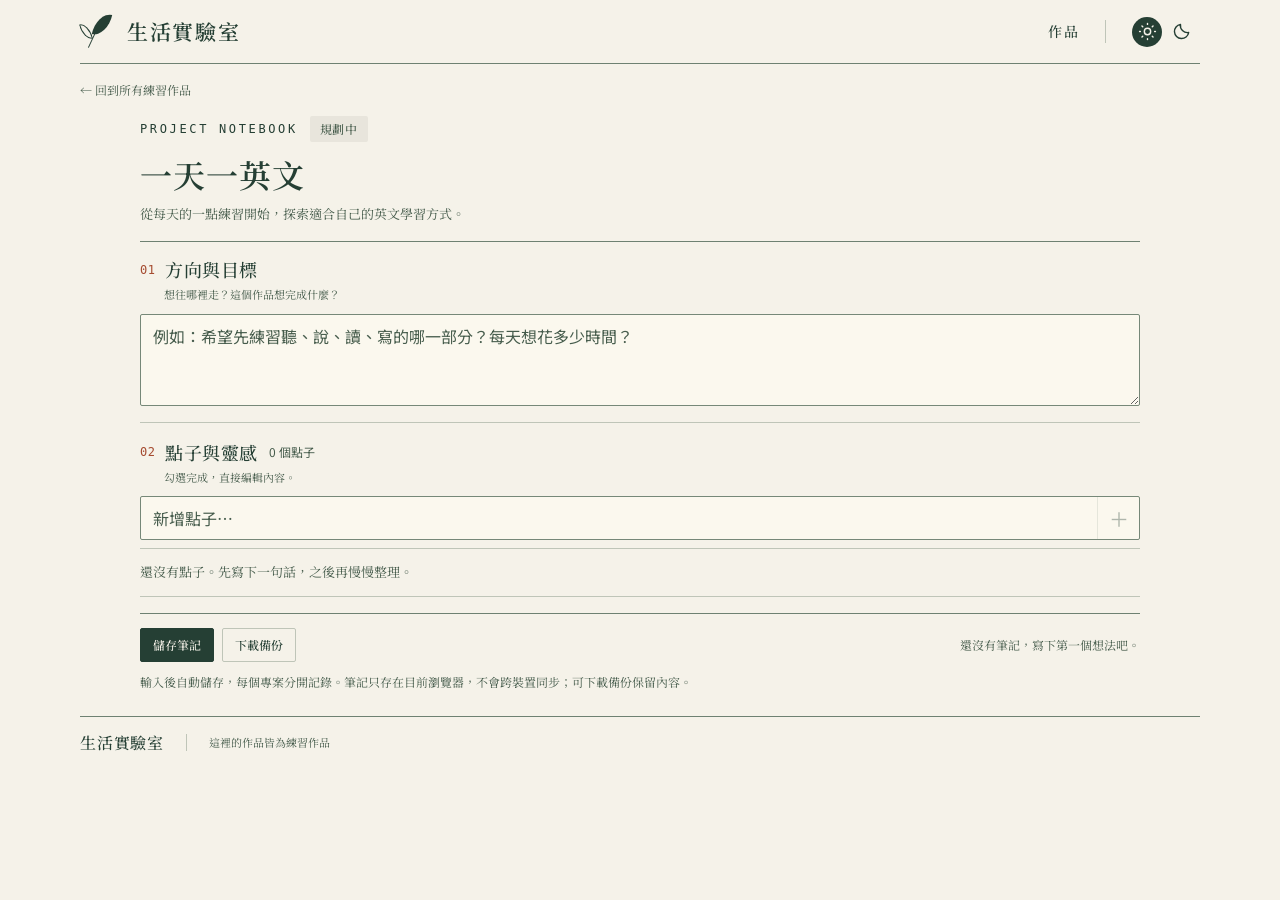
==== commit 4d3821a6: "Unify form design, improve contrast and investment inputs" ====
--- a/english/index.html
+++ b/english/index.html
@@ -9,6 +9,7 @@
   <script src="../assets/theme.js"></script>
   <script type="module" src="../assets/planner.mjs"></script>
   <link rel="stylesheet" href="../assets/journal.css" />
+  <link rel="stylesheet" href="../assets/controls.css?v=20261019-2" />
 </head>
 <body>
   <a class="skip-link" href="#main">跳到主要內容</a>
--- a/assets/journal.css
+++ b/assets/journal.css
@@ -4,10 +4,10 @@
   color-scheme: light;
   --paper: #f5f2e9;
   --ink: #253f34;
-  --muted: #56695b;
+  --muted: #465c4c;
   --rule: #bfc5b8;
   --strong-rule: #6e8172;
-  --accent: #b75e40;
+  --accent: #a54b30;
   --hover: #ecebe1;
   --badge: #e8e5dc;
   --available: #f2d3c0;
@@ -21,9 +21,9 @@
 :root[data-theme="dark"] {
   color-scheme: dark;
   --paper: #1c241f;
-  --ink: #e3e7da;
-  --muted: #acb9ab;
-  --rule: #47574a;
+  --ink: #f0f3e7;
+  --muted: #c2cebd;
+  --rule: #637663;
   --strong-rule: #7d927c;
   --accent: #e5a083;
   --hover: #242f26;
@@ -67,7 +67,7 @@
 :root[data-theme="dark"] .mode-dark { color: var(--paper); background: var(--ink); }
 /* A compact editorial introduction keeps the project tools close at hand. */
 .hero { position: relative; display: grid; grid-template-columns: minmax(0, 1fr) 220px; align-items: center; gap: 20px; min-height: 210px; padding: 16px 0; border-bottom: 1px solid var(--strong-rule); }
-.eyebrow { margin: 0 0 8px; color: var(--muted); font: 400 9px/1.5 ui-monospace, monospace; letter-spacing: .28em; }
+.eyebrow { margin: 0 0 8px; color: var(--muted); font: 400 12px/1.5 ui-monospace, monospace; letter-spacing: .28em; }
 .hero h1 { margin: 0; font: 600 clamp(28px, 3vw, 38px)/1.45 var(--serif); letter-spacing: .01em; }
 .title-rule { display: block; width: 40px; height: 3px; margin-top: 9px; background: var(--accent); }
 .hero-description { margin: 9px 0 0; font: 400 16px/1.8 var(--serif); letter-spacing: .04em; }
@@ -93,7 +93,7 @@
 .pencil::after { content: ''; position: absolute; left: -16px; top: 3px; border-top: 1.5px solid transparent; border-bottom: 1.5px solid transparent; border-right: 5px solid var(--ink); }
 .pencil i { position: absolute; right: 8px; top: 0; height: 9px; width: 3px; border-inline: 1px solid var(--art-page); }
 .section-heading { display: flex; align-items: end; justify-content: space-between; gap: 24px; padding: 16px 0 14px; }
-.section-kicker { margin: 0; font: 500 10px/1.5 ui-monospace, monospace; letter-spacing: .22em; }
+.section-kicker { margin: 0; font: 500 12px/1.5 ui-monospace, monospace; letter-spacing: .22em; }
 .section-heading h2 { margin: 5px 0 0; font: 500 23px/1.6 var(--serif); letter-spacing: .04em; }
 .section-description { margin: 0; color: var(--muted); font: 400 13px/1.9 var(--serif); letter-spacing: .04em; }
 .works-grid { display: grid; grid-template-columns: repeat(2, minmax(0, 1fr)); border-top: 1px solid var(--rule); }
@@ -108,11 +108,11 @@
 .work-card:nth-child(n+3) { border-top: 1px solid var(--rule); }
 .work-card:hover { background: var(--hover); }
 .project-entry-link:focus-visible { outline-offset: -3px; }
-.work-number { display: flex; align-items: center; gap: 20px; margin-bottom: 8px; font: 400 11px/1.5 ui-monospace, monospace; letter-spacing: .05em; }
+.work-number { display: flex; align-items: center; gap: 20px; margin-bottom: 8px; font: 400 12px/1.5 ui-monospace, monospace; letter-spacing: .05em; }
 .work-number::after { content: ''; display: block; width: 22px; height: 1px; background: var(--accent); }
 .work-title-row { display: flex; align-items: center; flex-wrap: wrap; gap: 12px 18px; }
 .work-title-row h3 { margin: 0; font: 500 23px/1.5 var(--serif); letter-spacing: .02em; }
-.work-status { display: inline-block; padding: 4px 10px; border-radius: 2px; background: var(--badge); color: var(--muted); font: 500 11px/1.5 var(--serif); letter-spacing: .05em; }
+.work-status { display: inline-block; padding: 4px 10px; border-radius: 2px; background: var(--badge); color: var(--muted); font: 500 12px/1.5 var(--serif); letter-spacing: .05em; }
 .work-status.available { background: var(--available); color: var(--available-ink); }
 .work-description { margin: 6px 0 9px; color: var(--muted); font: 400 14px/1.7 var(--serif); letter-spacing: .02em; }
 .card-link { display: inline-flex; gap: 14px; align-items: center; min-height: 28px; font: 500 14px/1.5 var(--serif); letter-spacing: .04em; }
@@ -123,7 +123,7 @@
 .site-footer > a:first-child { font: 500 16px/1.5 var(--serif); letter-spacing: .05em; }
 .footer-divider { width: 1px; height: 17px; background: var(--rule); }
 .site-footer p { margin: 0; color: var(--muted); font: 400 11px/1.8 var(--serif); }
-.back-top { margin-left: auto; padding: 10px 0; color: var(--muted); font-size: 10px; }
+.back-top { margin-left: auto; padding: 10px 0; color: var(--muted); font-size: 12px; }
 /* Compact notebook tools share the homepage's paper, ink and fine rules. */
 .notebook-main { padding-top: 12px; }
 .breadcrumb { display: inline-block; padding: 4px 0; color: var(--muted); font: 400 12px/1.7 var(--serif); }
@@ -138,16 +138,16 @@
 .ideas-section { padding-top: 16px; }
 .notebook-section-heading { margin-bottom: 10px; }
 .notebook-section-heading h2 { display: flex; align-items: center; gap: 10px; margin: 0; font: 500 18px/1.5 var(--serif); letter-spacing: .02em; }
-.field-index { color: var(--accent); font: 400 10px/1.5 ui-monospace, monospace; letter-spacing: .04em; }
+.field-index { color: var(--accent); font: 400 12px/1.5 ui-monospace, monospace; letter-spacing: .04em; }
 .notebook-section-heading p { margin: 3px 0 0 24px; color: var(--muted); font: 400 11px/1.6 var(--serif); }
 .ideas-title-line { display: flex; align-items: center; gap: 12px; }
 .ideas-title-line h2 { flex-shrink: 0; }
-.idea-count { color: var(--muted); font: 400 11px/1.5 'Noto Sans TC', system-ui, sans-serif; white-space: nowrap; }
-.notebook textarea { display: block; width: 100%; min-width: 0; padding: 9px 11px; border: 1px solid var(--rule); border-radius: 2px; background: var(--art-page); color: var(--ink); font: 400 14px/1.65 var(--serif); resize: vertical; }
+.idea-count { color: var(--muted); font: 400 12px/1.5 'Noto Sans TC', system-ui, sans-serif; white-space: nowrap; }
+.notebook textarea { display: block; width: 100%; min-width: 0; padding: 9px 11px; border: 1px solid var(--control-border, var(--rule)); border-radius: 2px; background: var(--art-page); color: var(--ink); font: 400 14px/1.65 var(--serif); resize: vertical; }
 .notebook textarea::placeholder { color: var(--muted); opacity: 1; }
 .notebook textarea:focus { outline: 1px solid var(--accent); outline-offset: 1px; }
 .notebook textarea[readonly] { opacity: .75; }
-.idea-composer { display: grid; grid-template-columns: minmax(0, 1fr) 34px; align-items: stretch; border: 1px solid var(--rule); border-radius: 2px; background: var(--art-page); margin-bottom: 8px; }
+.idea-composer { display: grid; grid-template-columns: minmax(0, 1fr) 34px; align-items: stretch; border: 1px solid var(--control-border, var(--rule)); border-radius: 2px; background: var(--art-page); margin-bottom: 8px; }
 .idea-composer:focus-within { outline: 1px solid var(--accent); outline-offset: 1px; }
 .idea-composer input { min-width: 0; width: 100%; height: 34px; padding: 6px 10px; border: 0; outline: 0; background: transparent; color: var(--ink); font: 400 14px/1.5 'Noto Sans TC', system-ui, sans-serif; }
 .idea-composer input::placeholder { color: var(--muted); opacity: 1; }
@@ -171,13 +171,13 @@
 .note-button:disabled { opacity: .5; cursor: default; }
 .note-save { background: var(--ink); border-color: var(--ink); color: var(--paper); }
 .note-save:hover:not(:disabled) { background: var(--accent); color: var(--paper); }
-.idea-undo { display: flex; align-items: center; gap: 8px; margin-top: 7px; color: var(--muted); font: 400 11px/1.6 var(--serif); }
+.idea-undo { display: flex; align-items: center; gap: 8px; margin-top: 7px; color: var(--muted); font: 400 12px/1.6 var(--serif); }
 .idea-undo button { padding: 4px; border: 0; background: transparent; color: var(--accent); font: inherit; text-decoration: underline; text-underline-offset: 3px; }
-.migration-note { margin: 0 0 8px; color: var(--muted); font: 400 11px/1.6 var(--serif); }
+.migration-note { margin: 0 0 8px; color: var(--muted); font: 400 12px/1.6 var(--serif); }
 .notebook-toolbar { display: flex; align-items: center; flex-wrap: wrap; gap: 8px; margin-top: 16px; padding-top: 14px; border-top: 1px solid var(--strong-rule); }
-.save-status { margin: 0 0 0 auto; color: var(--muted); font: 400 11px/1.6 var(--serif); }
+.save-status { margin: 0 0 0 auto; color: var(--muted); font: 400 12px/1.6 var(--serif); }
 .save-status[data-state="error"] { color: var(--accent); }
-.notebook-storage { color: var(--muted); margin: 10px 0 0; font: 400 10px/1.7 var(--serif); }
+.notebook-storage { color: var(--muted); margin: 10px 0 0; font: 400 12px/1.7 var(--serif); }
 @media (max-width: 1000px) {
   .site-header, .site-main, .site-footer { width: calc(100% - 64px); }
   .hero { grid-template-columns: minmax(0, 1fr) 190px; gap: 12px; }
@@ -197,14 +197,14 @@
   .mode-icon { width: 26px; height: 26px; }
   .mode-icon svg { width: 17px; height: 17px; }
   .hero { display: block; min-height: 184px; padding: 14px 0; }
-  .eyebrow { font-size: 8px; letter-spacing: .2em; margin-bottom: 8px; }
+  .eyebrow { font-size: 12px; letter-spacing: .2em; margin-bottom: 8px; }
   .hero h1 { font-size: clamp(24px, 7vw, 28px); line-height: 1.45; letter-spacing: 0; }
   .title-rule { margin-top: 9px; width: 30px; height: 2px; }
   .hero-description { max-width: calc(100% - 88px); font-size: 12px; line-height: 1.8; margin-top: 9px; letter-spacing: .02em; }
   .css-illustration { position: absolute; bottom: 12px; right: 0; width: 87px; height: 66px; }
   .illustration-scene { transform: scale(.36); }
   .section-heading { padding: 14px 0 12px; }
-  .section-kicker { font-size: 8px; }
+  .section-kicker { font-size: 12px; }
   .section-heading h2 { font-size: 20px; margin-top: 4px; letter-spacing: .01em; }
   .section-description { display: none; }
   .works-grid { grid-template-columns: 1fr; }
@@ -212,12 +212,12 @@
   .project-entry-link, .work-card:nth-child(even) .project-entry-link { padding: 12px 43px 12px 0; }
   .project-notes-link { top: 28px; right: 0; }
   .work-card:nth-child(n+2) { border-top: 1px solid var(--rule); }
-  .work-number { margin-bottom: 6px; font-size: 10px; gap: 18px; }
+  .work-number { margin-bottom: 6px; font-size: 12px; gap: 18px; }
   .work-title-row { gap: 10px 16px; }
   .work-title-row h3 { font-size: 22px; }
   .work-description { font-size: 12px; margin: 5px 0 7px; }
   .card-link { font-size: 13px; }
-  .work-status { font-size: 10px; padding: 4px 9px; }
+  .work-status { font-size: 12px; padding: 4px 9px; }
   .site-footer { gap: 10px; flex-wrap: wrap; padding: 12px 0 14px; }
   .site-footer > a:first-child { font-size: 14px; }
   .site-footer p { font-size: 10px; }
--- a/assets/controls.css
+++ b/assets/controls.css
@@ -0,0 +1,144 @@
+/* Shared field boundaries and select spacing across every project. */
+small { font-size: max(10px, .875em); }
+:root {
+  --field-font-family: 'Noto Sans TC', system-ui, sans-serif;
+  --field-label-size: 12px;
+  --field-label-line: 20px;
+  --field-label-weight: 500;
+  --field-text-size: 16px;
+  --field-text-line: 24px;
+  --field-height: 44px;
+  --field-inset: 12px;
+  --field-unit-gap: 8px;
+  --field-label-gap: 6px;
+  --field-row-gap: 12px;
+  --field-textarea-height: 92px;
+  --control-border: #768878;
+  --control-focus: #385d45;
+  --control-option-bg: #fffdf5;
+  --control-option-ink: #233e30;
+}
+:root[data-theme="dark"] {
+  --control-border: #8a9e8d;
+  --control-focus: #c3dfb6;
+  --control-option-bg: #1e3023;
+  --control-option-ink: #f0f5e9;
+}
+:root body select:not([multiple]):not([size]) {
+  appearance: none;
+  -webkit-appearance: none;
+  padding-inline: 12px 44px;
+  border-color: var(--control-border);
+  background-image: url("data:image/svg+xml,%3Csvg xmlns='http://www.w3.org/2000/svg' width='14' height='9' viewBox='0 0 14 9'%3E%3Cpath d='m1 1.5 6 6 6-6' fill='none' stroke='%23334f3b' stroke-width='1.8' stroke-linecap='round' stroke-linejoin='round'/%3E%3C/svg%3E");
+  background-repeat: no-repeat;
+  background-position: right 15px center;
+  background-size: 14px 9px;
+}
+:root[data-theme="dark"] body select:not([multiple]):not([size]) {
+  background-image: url("data:image/svg+xml,%3Csvg xmlns='http://www.w3.org/2000/svg' width='14' height='9' viewBox='0 0 14 9'%3E%3Cpath d='m1 1.5 6 6 6-6' fill='none' stroke='%23edf5e5' stroke-width='1.8' stroke-linecap='round' stroke-linejoin='round'/%3E%3C/svg%3E");
+}
+:root body select:focus-visible {
+  outline: 2px solid var(--control-focus);
+  outline-offset: 2px;
+}
+:root body select option {
+  background: var(--control-option-bg);
+  color: var(--control-option-ink);
+}
+
+/* Shared form typography and dimensions. See DESIGN_SYSTEM.md. */
+:root body :is(
+  input:not([type="checkbox"], [type="radio"], [type="file"], [type="hidden"], [type="range"], [type="button"], [type="submit"], [type="reset"], [type="color"], .twd-native-stepper),
+  select,
+  textarea
+) {
+  box-sizing: border-box;
+  min-width: 0;
+  max-width: 100%;
+  font: 400 var(--field-text-size)/var(--field-text-line) var(--field-font-family);
+  letter-spacing: normal;
+  padding: 9px var(--field-inset);
+}
+:root body :is(
+  input:not([type="checkbox"], [type="radio"], [type="file"], [type="hidden"], [type="range"], [type="button"], [type="submit"], [type="reset"], [type="color"], .twd-native-stepper),
+  select:not([multiple]):not([size])
+) {
+  height: var(--field-height);
+  min-height: var(--field-height);
+}
+:root body :is(input, textarea)::placeholder { font: inherit; opacity: 1; }
+:root body textarea { min-height: var(--field-textarea-height); resize: vertical; }
+:root body :is(
+  label:has(> input:not([type="checkbox"], [type="radio"], [type="file"], [type="hidden"])),
+  label:has(> select),
+  label:has(> textarea),
+  label:has(> .input-unit),
+  .field-label,
+  .twd-field > label,
+  .watchlist-picker > label,
+  .trend-controls > label
+):not(.sr-only, .file-label) {
+  min-height: var(--field-label-line);
+  font: var(--field-label-weight) var(--field-label-size)/var(--field-label-line) var(--field-font-family);
+  letter-spacing: normal;
+  gap: var(--field-label-gap);
+}
+:root body .field-label { margin-bottom: var(--field-label-gap); }
+:root body .twd-field { gap: var(--field-label-gap); }
+:root body :is(.settings-grid, .note-basics, .quick-numbers, .note-ratings, .note-costs) {
+  align-items: end;
+  row-gap: var(--field-row-gap);
+}
+:root body :is(.watchlist-picker, .trend-controls) { gap: var(--field-label-gap) 12px; }
+:root body :is(.watchlist-picker, .trend-controls) > button,
+:root body .delete-asset { height: var(--field-height); }
+
+/* Composite controls have one 44px boundary, including its 1px borders. */
+:root body :is(.input-unit, .search-wrap, .idea-composer) {
+  box-sizing: border-box;
+  height: var(--field-height);
+  min-height: var(--field-height);
+  padding: 0;
+}
+:root body :is(.input-unit, .search-wrap, .idea-composer) > input:not(.twd-native-stepper) {
+  height: calc(var(--field-height) - 2px);
+  min-height: 0;
+  border: 0;
+  border-radius: inherit;
+  background: transparent;
+}
+:root body .input-unit {
+  display: grid;
+  grid-template-columns: minmax(0, 1fr) auto;
+  column-gap: var(--field-unit-gap);
+  align-items: center;
+  width: 100%;
+}
+:root body .input-unit > input {
+  width: 100%;
+  min-width: 0;
+}
+:root body .input-unit > span {
+  position: static;
+  flex: 0 0 auto;
+  padding-right: var(--field-inset);
+  font: 400 var(--field-label-size)/var(--field-label-line) var(--field-font-family);
+  color: var(--muted);
+  white-space: nowrap;
+}
+:root body .search-icon { margin-left: var(--field-inset); }
+:root body .search-wrap button { margin-right: 5px; }
+:root body .idea-composer { grid-template-columns: minmax(0, 1fr) 42px; }
+:root body .idea-composer .add-idea { min-height: 0; }
+:root body .idea-row { align-items: start; }
+:root body .idea-row :is(.idea-check, .idea-tool) { height: var(--field-height); }
+:root body .notebook .idea-text {
+  min-height: var(--field-height);
+  resize: none;
+  padding: 9px var(--field-inset);
+}
+/* Decorative TWD native steppers and hidden upload inputs retain their size. */
+:root body .twd-control input[data-twd] { padding-right: 36px; }
+:root body select:not([multiple]):not([size]) { padding-right: 44px; }
+:root body select option { font: 400 var(--field-text-size)/var(--field-text-line) var(--field-font-family); }
+:root body input[type="number"]::-webkit-inner-spin-button { height: 22px; opacity: 1; margin: 0; }
